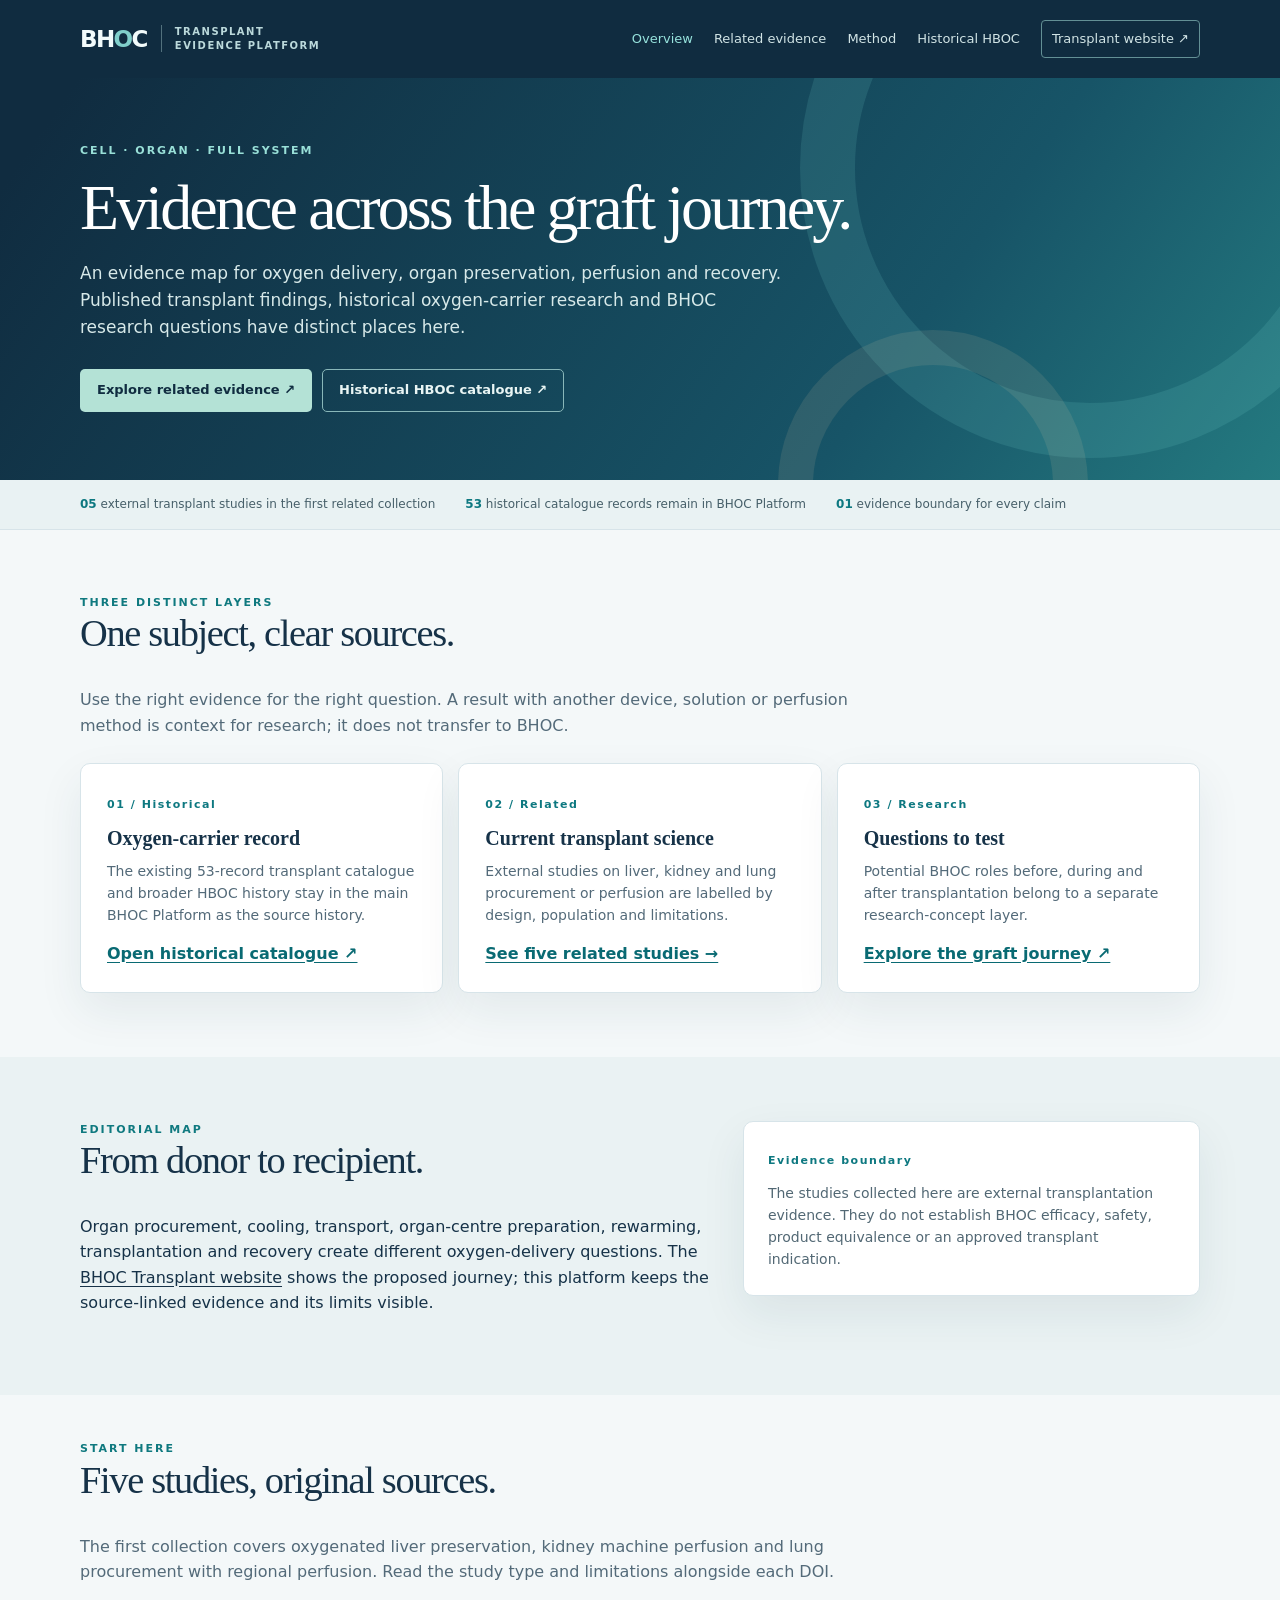
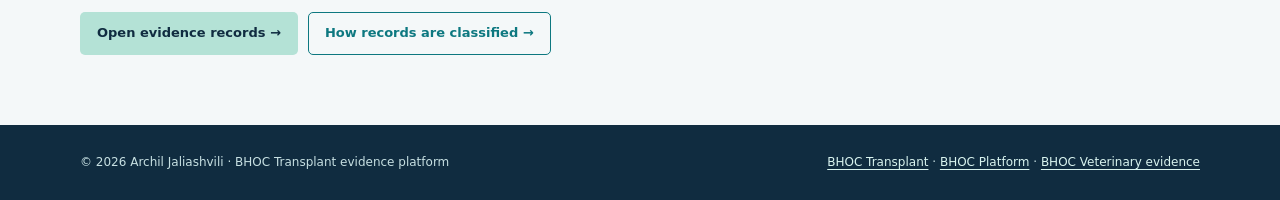
==== index.html @ d85bb1bb "Establish transplant evidence platform with source-linked related studies" ====
<!doctype html>
<html lang="en">
<head>
  <meta charset="utf-8">
  <meta name="viewport" content="width=device-width,initial-scale=1">
  <title>BHOC Transplant Platform | Evidence and Research Context</title>
  <meta name="description" content="Source-linked transplant research context across organ preservation, perfusion and recovery, with clear separation from historical HBOC evidence and BHOC research concepts.">
  <meta name="robots" content="index,follow">
  <link rel="canonical" href="https://archiljali.github.io/BHOC-Transplant-platform/">
  <link rel="stylesheet" href="assets/site.css">
</head>
<body>
<a class="skip" href="#main">Skip to content</a>
<header class="top"><nav class="wrap nav" aria-label="Main navigation">
  <a class="brand" href="./"><span class="mark">BH<span>O</span>C</span><span class="brand-sub">Transplant<br>Evidence Platform</span></a>
  <div class="links"><a href="./" aria-current="page">Overview</a><a href="evidence.html">Related evidence</a><a href="methodology.html">Method</a><a href="https://archiljali.github.io/BHOC-platform/transplant/Transplant-index.html">Historical HBOC</a><a class="web" href="https://bhoctransplant.com/">Transplant website ↗</a></div>
</nav></header>
<main id="main">
  <section class="hero"><div class="wrap">
    <div class="eyebrow">Cell · Organ · Full system</div>
    <h1>Evidence across the graft journey.</h1>
    <p class="lead">An evidence map for oxygen delivery, organ preservation, perfusion and recovery. Published transplant findings, historical oxygen-carrier research and BHOC research questions have distinct places here.</p>
    <div class="actions"><a class="button" href="evidence.html">Explore related evidence ↗</a><a class="button ghost" href="https://archiljali.github.io/BHOC-platform/transplant/Transplant-index.html">Historical HBOC catalogue ↗</a></div>
  </div></section>
  <div class="band"><div class="wrap"><span><b>05</b> external transplant studies in the first related collection</span><span><b>53</b> historical catalogue records remain in BHOC Platform</span><span><b>01</b> evidence boundary for every claim</span></div></div>
  <section class="section"><div class="wrap">
    <div class="section-head"><div class="eyebrow">Three distinct layers</div><h2>One subject, clear sources.</h2><p>Use the right evidence for the right question. A result with another device, solution or perfusion method is context for research; it does not transfer to BHOC.</p></div>
    <div class="grid">
      <article class="card"><span class="number">01 / Historical</span><h3>Oxygen-carrier record</h3><p>The existing 53-record transplant catalogue and broader HBOC history stay in the main BHOC Platform as the source history.</p><a href="https://archiljali.github.io/BHOC-platform/transplant/Transplant-index.html">Open historical catalogue ↗</a></article>
      <article class="card"><span class="number">02 / Related</span><h3>Current transplant science</h3><p>External studies on liver, kidney and lung procurement or perfusion are labelled by design, population and limitations.</p><a href="evidence.html">See five related studies →</a></article>
      <article class="card"><span class="number">03 / Research</span><h3>Questions to test</h3><p>Potential BHOC roles before, during and after transplantation belong to a separate research-concept layer.</p><a href="https://bhoctransplant.com/journey.html">Explore the graft journey ↗</a></article>
    </div>
  </div></section>
  <section class="section alt"><div class="wrap split">
    <div><div class="eyebrow">Editorial map</div><h2>From donor to recipient.</h2><p>Organ procurement, cooling, transport, organ-centre preparation, rewarming, transplantation and recovery create different oxygen-delivery questions. The <a href="https://bhoctransplant.com/">BHOC Transplant website</a> shows the proposed journey; this platform keeps the source-linked evidence and its limits visible.</p></div>
    <div class="note" style="padding:24px"><span class="number">Evidence boundary</span><p style="margin:11px 0 0;color:#526874;font-size:14px">The studies collected here are external transplantation evidence. They do not establish BHOC efficacy, safety, product equivalence or an approved transplant indication.</p></div>
  </div></section>
  <section class="section tight"><div class="wrap"><div class="section-head"><div class="eyebrow">Start here</div><h2>Five studies, original sources.</h2><p>The first collection covers oxygenated liver preservation, kidney machine perfusion and lung procurement with regional perfusion. Read the study type and limitations alongside each DOI.</p><div class="actions"><a class="button" href="evidence.html">Open evidence records →</a><a class="button ghost" style="border-color:#0d7880;color:#0d7880" href="methodology.html">How records are classified →</a></div></div></div></section>
</main>
<footer class="footer"><div class="wrap"><span>© 2026 Archil Jaliashvili · BHOC Transplant evidence platform</span><span><a href="https://bhoctransplant.com/">BHOC Transplant</a> · <a href="https://archiljali.github.io/BHOC-platform/">BHOC Platform</a> · <a href="https://archiljali.github.io/BHOC-VET-platform/">BHOC Veterinary evidence</a></span></div></footer>
</body>
</html>
---- assets/site.css ----
:root{color-scheme:light;--ink:#163248;--muted:#536a79;--line:#d7e4e9;--bg:#f4f8f9;--paper:#fff;--deep:#102c40;--teal:#0d7880;--aqua:#80cfcb;--gold:#d79a5a;--shadow:0 18px 45px rgba(21,60,75,.08)}
*{box-sizing:border-box}
html{scroll-behavior:smooth}
body{margin:0;background:var(--bg);color:var(--ink);font:16px/1.58 system-ui,-apple-system,BlinkMacSystemFont,"Segoe UI",sans-serif}
a{color:inherit;text-underline-offset:3px}
a:hover{color:var(--teal)}
.skip{position:absolute;top:-70px;left:20px;background:#fff;padding:9px;z-index:10}.skip:focus{top:10px}
.wrap{width:min(1120px,calc(100% - 44px));margin:auto}
.top{background:var(--deep);color:#f2fbfb}
.nav{min-height:78px;display:flex;align-items:center;justify-content:space-between;gap:26px}
.brand{text-decoration:none;display:flex;align-items:center;gap:14px;white-space:nowrap}
.mark{font-size:23px;font-weight:800;letter-spacing:-.07em}.mark span{color:var(--aqua)}
.brand-sub{border-left:1px solid #52717d;padding-left:13px;font-size:10px;line-height:1.35;text-transform:uppercase;letter-spacing:.15em;color:#bbd9db;font-weight:700}
.links{display:flex;flex-wrap:wrap;align-items:center;justify-content:flex-end;gap:21px;font-size:13px}
.links a{text-decoration:none;color:#d1e4e5}.links a:hover,.links a[aria-current="page"]{color:#96e2dc}
.links .web{border:1px solid #639095;border-radius:4px;padding:8px 10px}
.hero{position:relative;overflow:hidden;background:linear-gradient(125deg,#102c40 5%,#175467 70%,#247a80);color:#fff}
.hero:before{content:"";position:absolute;width:470px;height:470px;right:-100px;top:-200px;border-radius:50%;border:55px solid rgba(134,226,217,.12)}
.hero:after{content:"";position:absolute;width:240px;height:240px;right:15%;bottom:-160px;border-radius:50%;border:35px solid rgba(252,216,164,.1)}
.hero .wrap{position:relative;padding:64px 0 68px}
.eyebrow{text-transform:uppercase;letter-spacing:.18em;font-weight:800;font-size:11px;color:#0f797f}
.hero .eyebrow{color:#99e0d8}
h1,h2,h3,p{margin-top:0}
h1{max-width:820px;margin:14px 0 18px;font:400 clamp(40px,5vw,68px)/1.08 Georgia,serif;letter-spacing:-.045em}
h2{font:400 clamp(28px,3vw,39px)/1.15 Georgia,serif;letter-spacing:-.035em}
h3{font:600 20px/1.2 Georgia,serif}
.lead{max-width:710px;color:#d7e9e9;font-size:17px}
.actions{display:flex;gap:10px;flex-wrap:wrap;margin-top:28px}
.button{display:inline-flex;align-items:center;justify-content:center;min-height:43px;padding:9px 16px;border:1px solid transparent;border-radius:5px;background:#b4e2d6;color:#102c40;font-size:13px;font-weight:750;text-decoration:none}
.button:hover{background:#fff;color:#102c40}.button.ghost{background:transparent;color:#e9f5f4;border-color:#89b7b9}.button.ghost:hover{background:#fff;color:#102c40}
.band{border-bottom:1px solid var(--line);background:#e9f2f3}
.band .wrap{display:flex;flex-wrap:wrap;gap:20px 30px;padding:15px 0;font-size:12px;color:#465f69}
.band b{color:var(--teal)}
.section{padding:64px 0}
.section.tight{padding:45px 0}
.section.alt{background:#eaf2f3}
.section-head{max-width:780px;margin-bottom:25px}
.section-head p{color:var(--muted)}
.grid{display:grid;grid-template-columns:repeat(3,minmax(0,1fr));gap:15px}
.card,.record,.note{border:1px solid var(--line);border-radius:10px;background:var(--paper);box-shadow:var(--shadow)}
.card{padding:26px;min-height:228px}
.card h3{margin:11px 0 10px}
.card p,.record p{color:var(--muted);font-size:14px}
.card a,.record a{font-weight:700;color:#096a73}
.number{color:var(--teal);font:800 11px/1 system-ui,sans-serif;letter-spacing:.14em}
.notice{border-left:4px solid var(--gold);padding:18px 21px;background:#fffaf4;color:#4c5f65;font-size:14px}
.split{display:grid;grid-template-columns:1.4fr 1fr;gap:23px;align-items:start}
.list{padding-left:19px;margin:0}.list li{margin:8px 0}
.subhero{padding:49px 0 37px;background:#dceced}
.subhero h1{font-size:clamp(35px,4.3vw,54px);margin-bottom:12px}
.subhero p{max-width:780px;color:#46626b}
.records{display:grid;gap:16px;margin-top:26px}
.record{padding:25px}
.record-top{display:flex;gap:12px;justify-content:space-between;align-items:flex-start}
.record h2{font:600 22px/1.26 Georgia,serif;margin:12px 0 10px;letter-spacing:-.018em}
.record dl{display:flex;flex-wrap:wrap;gap:8px 20px;margin:0 0 10px;color:#47616e;font-size:12px}
.record dt{font-weight:800;display:inline}.record dd{display:inline;margin:0}
.record .boundary{border-top:1px solid var(--line);padding-top:10px;margin-bottom:0}
.chip{display:inline-block;border-radius:999px;background:#e4f2ef;color:#116e73;padding:5px 10px;font:700 11px/1.1 system-ui,sans-serif}
.chip.context{background:#f8eddd;color:#8b5930}
.small{font-size:12px;color:var(--muted)}
.footer{background:#102c40;color:#c7e0e2;padding:28px 0;font-size:12px}
.footer .wrap{display:flex;flex-wrap:wrap;justify-content:space-between;gap:15px}
.footer a{color:#d9f4ef}
@media(max-width:800px){.nav{align-items:flex-start;flex-direction:column;padding:17px 0}.links{justify-content:flex-start;gap:12px 18px}.grid{grid-template-columns:1fr 1fr}.split{grid-template-columns:1fr}}
@media(max-width:560px){.wrap{width:min(100% - 30px,1120px)}.hero .wrap{padding:46px 0 50px}.grid{grid-template-columns:1fr}.card{min-height:0}.section{padding:42px 0}.record{padding:20px}.links{font-size:12px}}
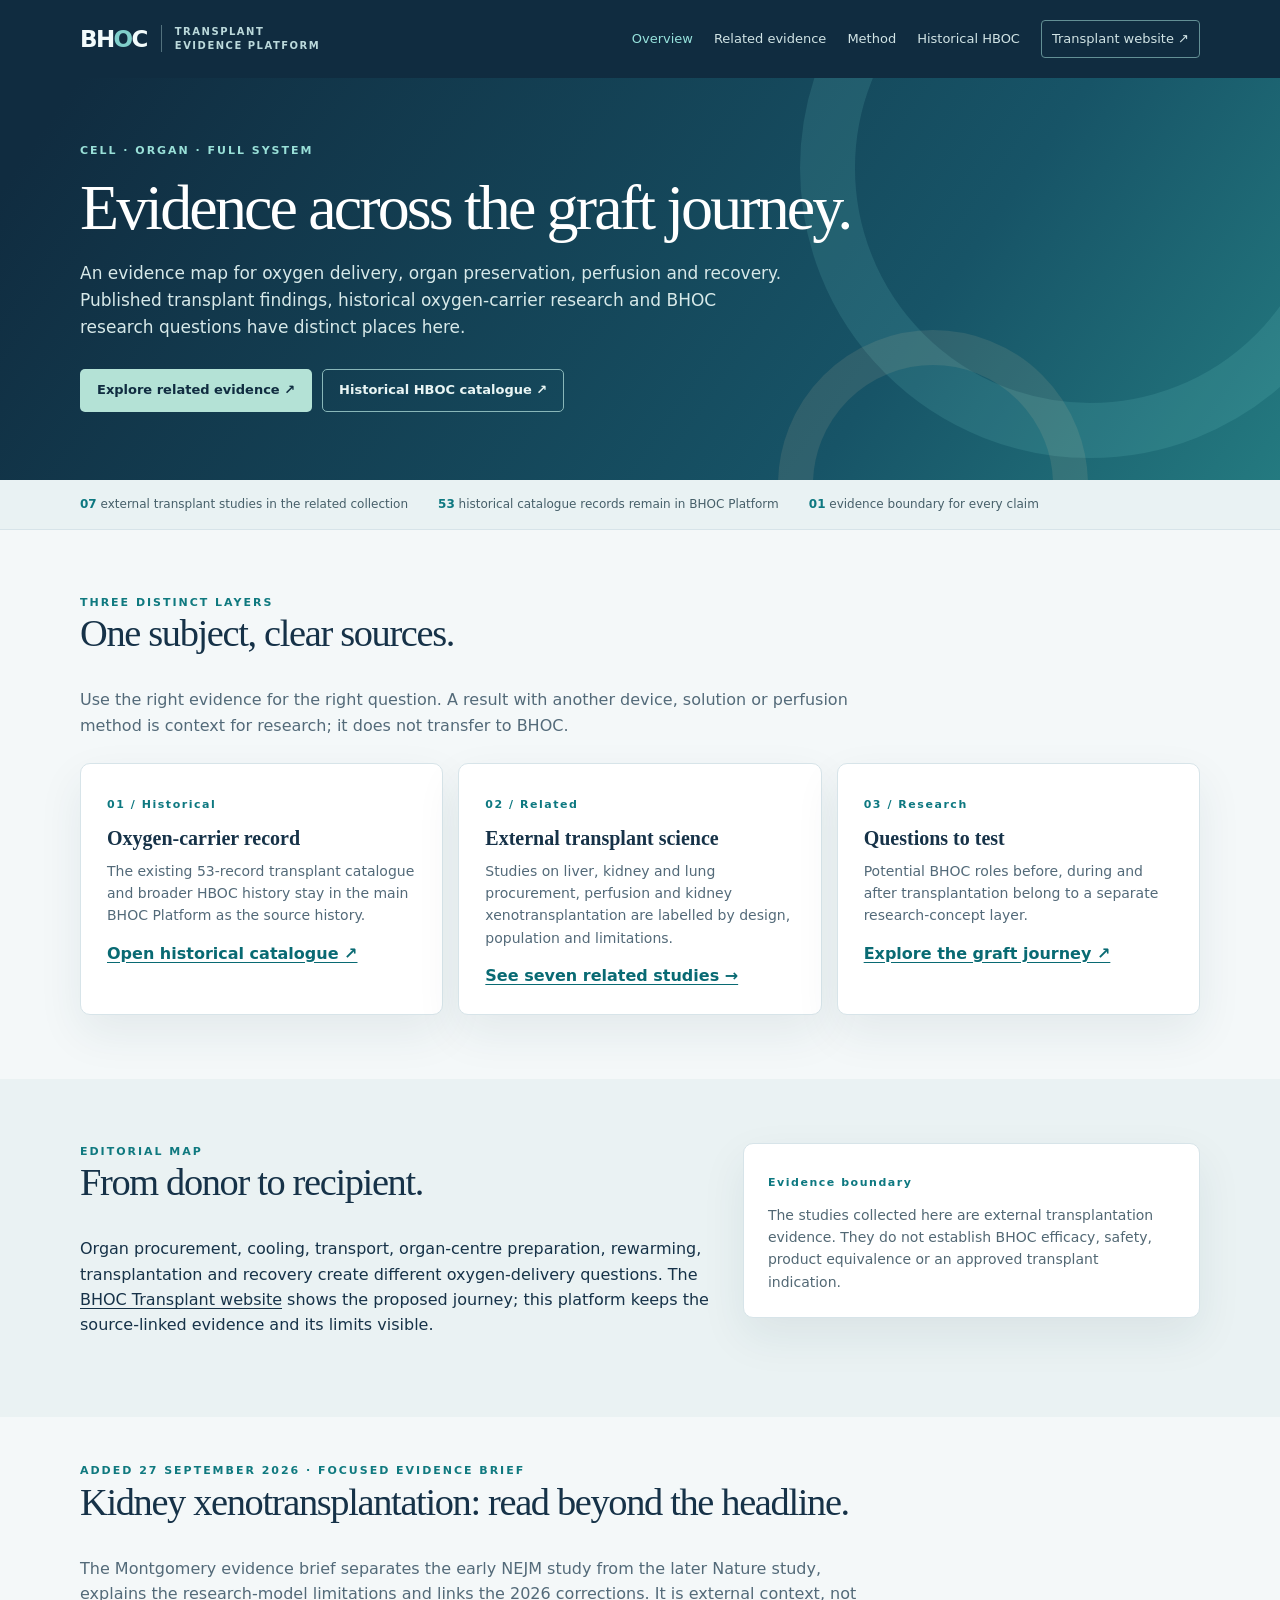
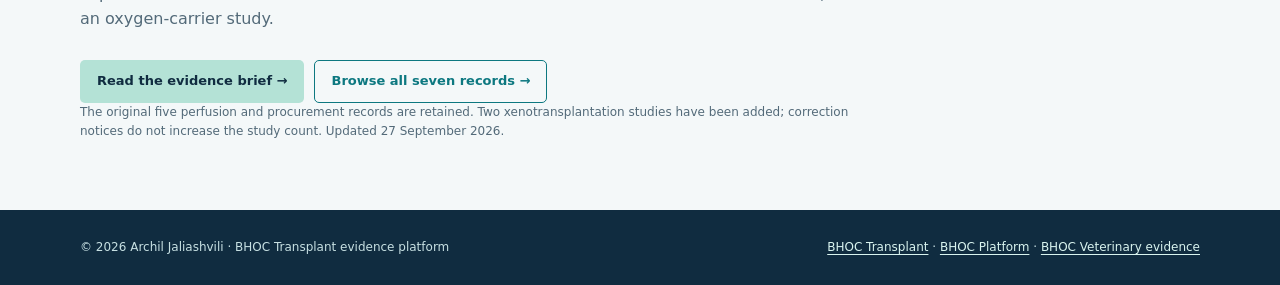
==== commit 57f9d629: "Update external-study count to seven and feature xenotransplantation analysis" ====
--- a/index.html
+++ b/index.html
@@ -4,7 +4,7 @@
   <meta charset="utf-8">
   <meta name="viewport" content="width=device-width,initial-scale=1">
   <title>BHOC Transplant Platform | Evidence and Research Context</title>
-  <meta name="description" content="Source-linked transplant research context across organ preservation, perfusion and recovery, with clear separation from historical HBOC evidence and BHOC research concepts.">
+  <meta name="description" content="Seven source-linked external studies across organ preservation, perfusion and xenotransplantation, kept separate from historical HBOC evidence and BHOC research concepts.">
   <meta name="robots" content="index,follow">
   <link rel="canonical" href="https://archiljali.github.io/BHOC-Transplant-platform/">
   <link rel="stylesheet" href="assets/site.css">
@@ -22,12 +22,12 @@
     <p class="lead">An evidence map for oxygen delivery, organ preservation, perfusion and recovery. Published transplant findings, historical oxygen-carrier research and BHOC research questions have distinct places here.</p>
     <div class="actions"><a class="button" href="evidence.html">Explore related evidence ↗</a><a class="button ghost" href="https://archiljali.github.io/BHOC-platform/transplant/Transplant-index.html">Historical HBOC catalogue ↗</a></div>
   </div></section>
-  <div class="band"><div class="wrap"><span><b>05</b> external transplant studies in the first related collection</span><span><b>53</b> historical catalogue records remain in BHOC Platform</span><span><b>01</b> evidence boundary for every claim</span></div></div>
+  <div class="band"><div class="wrap"><span><b>07</b> external transplant studies in the related collection</span><span><b>53</b> historical catalogue records remain in BHOC Platform</span><span><b>01</b> evidence boundary for every claim</span></div></div>
   <section class="section"><div class="wrap">
     <div class="section-head"><div class="eyebrow">Three distinct layers</div><h2>One subject, clear sources.</h2><p>Use the right evidence for the right question. A result with another device, solution or perfusion method is context for research; it does not transfer to BHOC.</p></div>
     <div class="grid">
       <article class="card"><span class="number">01 / Historical</span><h3>Oxygen-carrier record</h3><p>The existing 53-record transplant catalogue and broader HBOC history stay in the main BHOC Platform as the source history.</p><a href="https://archiljali.github.io/BHOC-platform/transplant/Transplant-index.html">Open historical catalogue ↗</a></article>
-      <article class="card"><span class="number">02 / Related</span><h3>Current transplant science</h3><p>External studies on liver, kidney and lung procurement or perfusion are labelled by design, population and limitations.</p><a href="evidence.html">See five related studies →</a></article>
+      <article class="card"><span class="number">02 / Related</span><h3>External transplant science</h3><p>Studies on liver, kidney and lung procurement, perfusion and kidney xenotransplantation are labelled by design, population and limitations.</p><a href="evidence.html">See seven related studies →</a></article>
       <article class="card"><span class="number">03 / Research</span><h3>Questions to test</h3><p>Potential BHOC roles before, during and after transplantation belong to a separate research-concept layer.</p><a href="https://bhoctransplant.com/journey.html">Explore the graft journey ↗</a></article>
     </div>
   </div></section>
@@ -35,7 +35,7 @@
     <div><div class="eyebrow">Editorial map</div><h2>From donor to recipient.</h2><p>Organ procurement, cooling, transport, organ-centre preparation, rewarming, transplantation and recovery create different oxygen-delivery questions. The <a href="https://bhoctransplant.com/">BHOC Transplant website</a> shows the proposed journey; this platform keeps the source-linked evidence and its limits visible.</p></div>
     <div class="note" style="padding:24px"><span class="number">Evidence boundary</span><p style="margin:11px 0 0;color:#526874;font-size:14px">The studies collected here are external transplantation evidence. They do not establish BHOC efficacy, safety, product equivalence or an approved transplant indication.</p></div>
   </div></section>
-  <section class="section tight"><div class="wrap"><div class="section-head"><div class="eyebrow">Start here</div><h2>Five studies, original sources.</h2><p>The first collection covers oxygenated liver preservation, kidney machine perfusion and lung procurement with regional perfusion. Read the study type and limitations alongside each DOI.</p><div class="actions"><a class="button" href="evidence.html">Open evidence records →</a><a class="button ghost" style="border-color:#0d7880;color:#0d7880" href="methodology.html">How records are classified →</a></div></div></div></section>
+  <section class="section tight"><div class="wrap"><div class="section-head"><div class="eyebrow">Added 27 September 2026 · Focused evidence brief</div><h2>Kidney xenotransplantation: read beyond the headline.</h2><p>The Montgomery evidence brief separates the early NEJM study from the later Nature study, explains the research-model limitations and links the 2026 corrections. It is external context, not an oxygen-carrier study.</p><div class="actions"><a class="button" href="montgomery-kidney-xenotransplantation-evidence.html">Read the evidence brief →</a><a class="button ghost" style="border-color:#0d7880;color:#0d7880" href="evidence.html">Browse all seven records →</a></div><p class="small">The original five perfusion and procurement records are retained. Two xenotransplantation studies have been added; correction notices do not increase the study count. Updated <time datetime="2026-09-27">27 September 2026</time>.</p></div></div></section>
 </main>
 <footer class="footer"><div class="wrap"><span>© 2026 Archil Jaliashvili · BHOC Transplant evidence platform</span><span><a href="https://bhoctransplant.com/">BHOC Transplant</a> · <a href="https://archiljali.github.io/BHOC-platform/">BHOC Platform</a> · <a href="https://archiljali.github.io/BHOC-VET-platform/">BHOC Veterinary evidence</a></span></div></footer>
 </body>
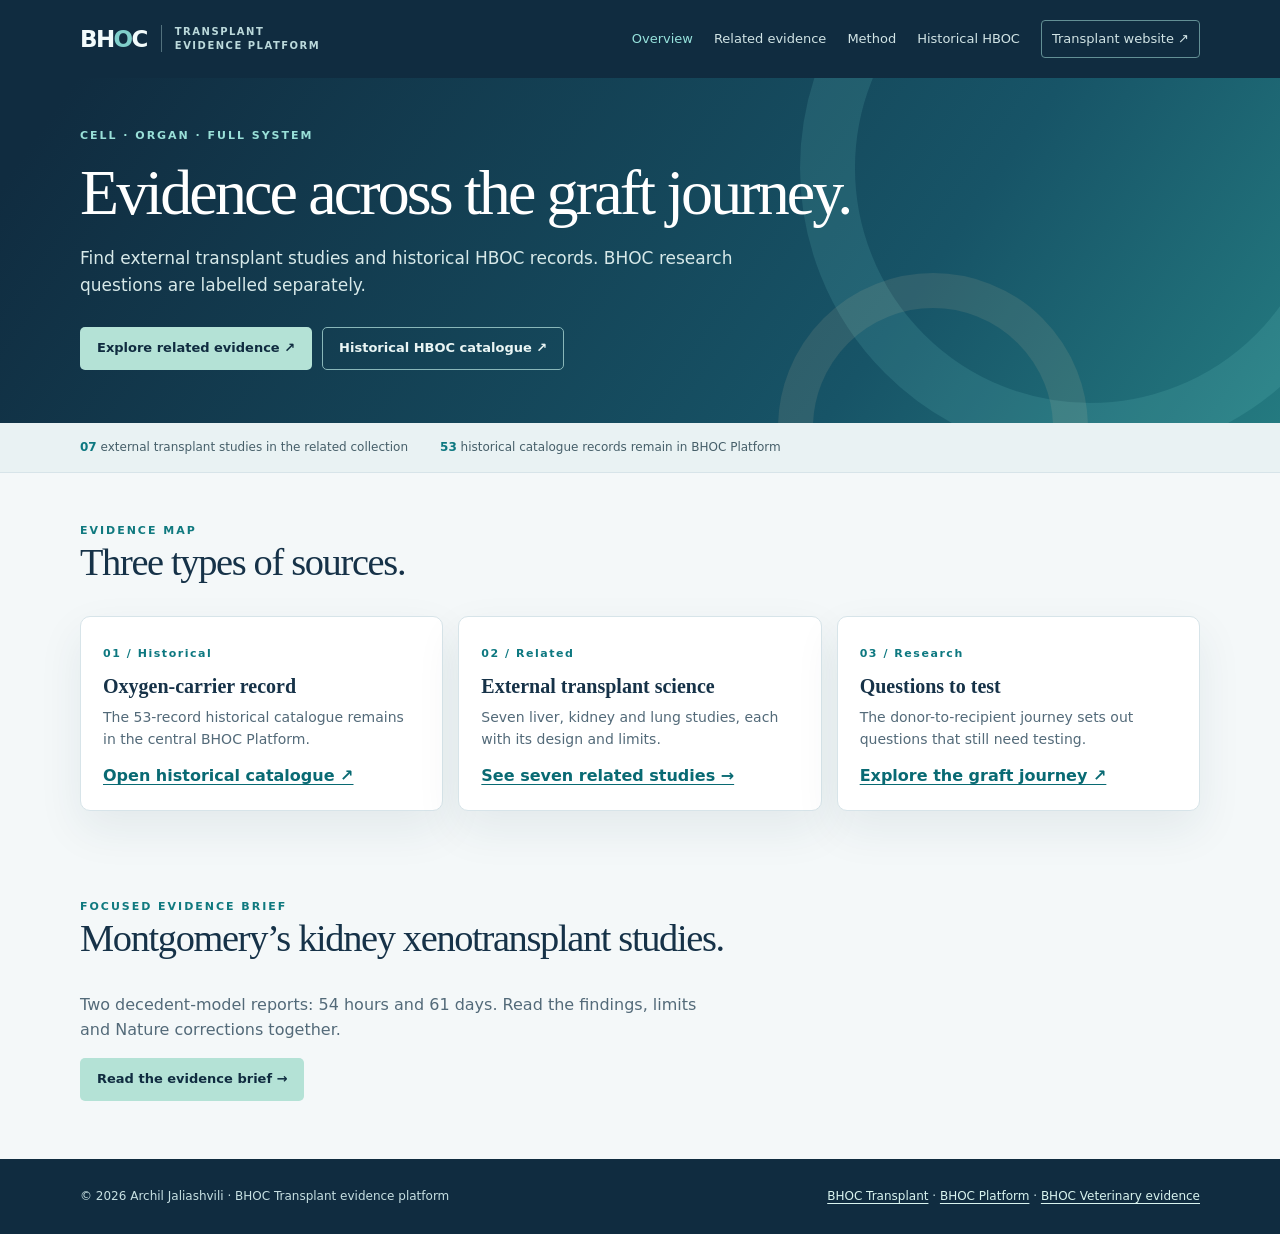
==== commit 8cd2fcfb: "Tighten transplant evidence navigation and improve record readability" ====
--- a/index.html
+++ b/index.html
@@ -7,9 +7,9 @@
   <meta name="description" content="Seven source-linked external studies across organ preservation, perfusion and xenotransplantation, kept separate from historical HBOC evidence and BHOC research concepts.">
   <meta name="robots" content="index,follow">
   <link rel="canonical" href="https://archiljali.github.io/BHOC-Transplant-platform/">
-  <link rel="stylesheet" href="assets/site.css">
+  <link rel="stylesheet" href="assets/site.css?v=readability-1">
 </head>
-<body>
+<body class="platform-home">
 <a class="skip" href="#main">Skip to content</a>
 <header class="top"><nav class="wrap nav" aria-label="Main navigation">
   <a class="brand" href="./"><span class="mark">BH<span>O</span>C</span><span class="brand-sub">Transplant<br>Evidence Platform</span></a>
@@ -19,23 +19,19 @@
   <section class="hero"><div class="wrap">
     <div class="eyebrow">Cell · Organ · Full system</div>
     <h1>Evidence across the graft journey.</h1>
-    <p class="lead">An evidence map for oxygen delivery, organ preservation, perfusion and recovery. Published transplant findings, historical oxygen-carrier research and BHOC research questions have distinct places here.</p>
+    <p class="lead">Find external transplant studies and historical HBOC records. BHOC research questions are labelled separately.</p>
     <div class="actions"><a class="button" href="evidence.html">Explore related evidence ↗</a><a class="button ghost" href="https://archiljali.github.io/BHOC-platform/transplant/Transplant-index.html">Historical HBOC catalogue ↗</a></div>
   </div></section>
-  <div class="band"><div class="wrap"><span><b>07</b> external transplant studies in the related collection</span><span><b>53</b> historical catalogue records remain in BHOC Platform</span><span><b>01</b> evidence boundary for every claim</span></div></div>
+  <div class="band"><div class="wrap"><span><b>07</b> external transplant studies in the related collection</span><span><b>53</b> historical catalogue records remain in BHOC Platform</span></div></div>
   <section class="section"><div class="wrap">
-    <div class="section-head"><div class="eyebrow">Three distinct layers</div><h2>One subject, clear sources.</h2><p>Use the right evidence for the right question. A result with another device, solution or perfusion method is context for research; it does not transfer to BHOC.</p></div>
+    <div class="section-head"><div class="eyebrow">Evidence map</div><h2>Three types of sources.</h2></div>
     <div class="grid">
-      <article class="card"><span class="number">01 / Historical</span><h3>Oxygen-carrier record</h3><p>The existing 53-record transplant catalogue and broader HBOC history stay in the main BHOC Platform as the source history.</p><a href="https://archiljali.github.io/BHOC-platform/transplant/Transplant-index.html">Open historical catalogue ↗</a></article>
-      <article class="card"><span class="number">02 / Related</span><h3>External transplant science</h3><p>Studies on liver, kidney and lung procurement, perfusion and kidney xenotransplantation are labelled by design, population and limitations.</p><a href="evidence.html">See seven related studies →</a></article>
-      <article class="card"><span class="number">03 / Research</span><h3>Questions to test</h3><p>Potential BHOC roles before, during and after transplantation belong to a separate research-concept layer.</p><a href="https://bhoctransplant.com/journey.html">Explore the graft journey ↗</a></article>
+      <article class="card"><span class="number">01 / Historical</span><h3>Oxygen-carrier record</h3><p>The 53-record historical catalogue remains in the central BHOC Platform.</p><a href="https://archiljali.github.io/BHOC-platform/transplant/Transplant-index.html">Open historical catalogue ↗</a></article>
+      <article class="card"><span class="number">02 / Related</span><h3>External transplant science</h3><p>Seven liver, kidney and lung studies, each with its design and limits.</p><a href="evidence.html">See seven related studies →</a></article>
+      <article class="card"><span class="number">03 / Research</span><h3>Questions to test</h3><p>The donor-to-recipient journey sets out questions that still need testing.</p><a href="https://bhoctransplant.com/journey.html">Explore the graft journey ↗</a></article>
     </div>
   </div></section>
-  <section class="section alt"><div class="wrap split">
-    <div><div class="eyebrow">Editorial map</div><h2>From donor to recipient.</h2><p>Organ procurement, cooling, transport, organ-centre preparation, rewarming, transplantation and recovery create different oxygen-delivery questions. The <a href="https://bhoctransplant.com/">BHOC Transplant website</a> shows the proposed journey; this platform keeps the source-linked evidence and its limits visible.</p></div>
-    <div class="note" style="padding:24px"><span class="number">Evidence boundary</span><p style="margin:11px 0 0;color:#526874;font-size:14px">The studies collected here are external transplantation evidence. They do not establish BHOC efficacy, safety, product equivalence or an approved transplant indication.</p></div>
-  </div></section>
-  <section class="section tight"><div class="wrap"><div class="section-head"><div class="eyebrow">Added 27 September 2026 · Focused evidence brief</div><h2>Kidney xenotransplantation: read beyond the headline.</h2><p>The Montgomery evidence brief separates the early NEJM study from the later Nature study, explains the research-model limitations and links the 2026 corrections. It is external context, not an oxygen-carrier study.</p><div class="actions"><a class="button" href="montgomery-kidney-xenotransplantation-evidence.html">Read the evidence brief →</a><a class="button ghost" style="border-color:#0d7880;color:#0d7880" href="evidence.html">Browse all seven records →</a></div><p class="small">The original five perfusion and procurement records are retained. Two xenotransplantation studies have been added; correction notices do not increase the study count. Updated <time datetime="2026-09-27">27 September 2026</time>.</p></div></div></section>
+  <section class="section tight"><div class="wrap"><div class="section-head"><div class="eyebrow">Focused evidence brief</div><h2>Montgomery’s kidney xenotransplant studies.</h2><p>Two decedent-model reports: 54 hours and 61 days. Read the findings, limits and Nature corrections together.</p><a class="button" href="montgomery-kidney-xenotransplantation-evidence.html">Read the evidence brief →</a></div></div></section>
 </main>
 <footer class="footer"><div class="wrap"><span>© 2026 Archil Jaliashvili · BHOC Transplant evidence platform</span><span><a href="https://bhoctransplant.com/">BHOC Transplant</a> · <a href="https://archiljali.github.io/BHOC-platform/">BHOC Platform</a> · <a href="https://archiljali.github.io/BHOC-VET-platform/">BHOC Veterinary evidence</a></span></div></footer>
 </body>
--- a/assets/site.css
+++ b/assets/site.css
@@ -64,3 +64,116 @@
 .footer a{color:#d9f4ef}
 @media(max-width:800px){.nav{align-items:flex-start;flex-direction:column;padding:17px 0}.links{justify-content:flex-start;gap:12px 18px}.grid{grid-template-columns:1fr 1fr}.split{grid-template-columns:1fr}}
 @media(max-width:560px){.wrap{width:min(100% - 30px,1120px)}.hero .wrap{padding:46px 0 50px}.grid{grid-template-columns:1fr}.card{min-height:0}.section{padding:42px 0}.record{padding:20px}.links{font-size:12px}}
+
+/* Focused evidence brief: a readable comparison of the two Montgomery studies. */
+.brief-page { background:#f2f6f7; }
+.brief-page .brief-hero { padding:40px 0 57px; background:linear-gradient(118deg,#e9f3f4 0%,#e7edf5 100%); border-bottom:1px solid #cbdce1; }
+.brief-crumb { display:flex; align-items:center; gap:10px; margin-bottom:27px; color:#435e6a; font-size:13px; }
+.brief-crumb a { color:#1c5965; font-weight:700; }
+.brief-crumb span { color:#899ca5; }
+.brief-hero .eyebrow { color:#176a74; }
+.brief-hero h1 { max-width:970px; margin:11px 0 15px; color:#112e42; font-size:clamp(37px,4.4vw,61px); line-height:1.1; }
+.brief-hero p { max-width:810px; margin:0; color:#385463; font-size:17px; line-height:1.56; }
+.brief-hero .brief-date { margin-top:18px; font-size:13px; font-weight:600; color:#536e79; }
+.brief-page .brief { position:relative; margin-top:-27px; padding-bottom:68px; }
+.brief-highlights { display:grid; grid-template-columns:repeat(2,minmax(0,1fr)); gap:14px; }
+.brief-highlights a { display:flex; flex-direction:column; min-height:139px; padding:20px 24px; border:1px solid #31556a; border-radius:9px; color:#fff; background:#14374b; text-decoration:none; transition:transform .2s ease,background-color .2s ease; }
+.brief-highlights a:last-child { background:#214c5c; }
+.brief-highlights a:hover,.brief-highlights a:focus-visible { color:#fff; background:#265769; transform:translateY(-2px); }
+.brief-highlights a:focus-visible { outline:3px solid #ad7768; outline-offset:3px; }
+.brief-highlights a > span { color:#bfe5e2; font-size:11px; font-weight:800; letter-spacing:.12em; text-transform:uppercase; }
+.brief-highlights strong { margin:5px 0 2px; font:400 38px/1.08 Georgia,serif; letter-spacing:-.04em; }
+.brief-highlights small { font-size:13px; color:#e4f1ef; }
+.brief-boundary { max-width:960px; margin:24px 0 30px; padding:12px 17px; border-left:4px solid #17747d; background:#e3eff0; color:#2b4857; font-size:14px; line-height:1.5; }
+.brief-boundary strong { color:#123a48; margin-right:7px; }
+.brief-study { scroll-margin-top:18px; margin:17px 0; padding:30px 33px 27px; border:1px solid #d3e0e4; border-top:5px solid #197d83; border-radius:10px; background:#fff; box-shadow:0 12px 28px rgba(21,60,75,.055); }
+.brief-study:nth-of-type(2) { border-top-color:#377392; }
+.study-index { display:block; color:#0d6d75; font-size:11px; font-weight:800; letter-spacing:.12em; text-transform:uppercase; }
+.brief-study h2 { margin:6px 0 13px; font-size:clamp(29px,3vw,38px); color:#17384a; }
+.study-paper { display:flex; flex-direction:column; gap:4px; margin:0 0 21px; padding:0 0 19px; border-bottom:1px solid #dce6e9; }
+.study-paper a { align-self:flex-start; color:#075e6a; font-weight:700; text-decoration-thickness:1px; }
+.study-paper span { color:#536d79; font-size:13px; }
+.study-facts { display:grid; grid-template-columns:repeat(2,minmax(0,1fr)); gap:12px; margin:0; }
+.study-facts > div { padding:15px 17px; border:1px solid #e0eaed; border-radius:7px; background:#f4f8f9; }
+.study-facts dt { margin-bottom:7px; color:#165e68; font-size:11px; font-weight:800; letter-spacing:.11em; text-transform:uppercase; }
+.study-facts dd { margin:0; color:#304a59; font-size:15px; line-height:1.55; }
+.study-facts .study-limit { grid-column:1/-1; border-color:#eadac6; background:#fff9f1; }
+.study-limit dt { color:#84532a; }
+.brief-page .brief a { overflow-wrap:anywhere; }
+.brief-panel { scroll-margin-top:18px; margin-top:25px; padding:27px 32px; border:1px solid #d6e2e5; border-radius:9px; background:#fff; }
+.brief-panel h2,.brief-sources h2 { margin:0 0 12px; font-size:clamp(27px,3vw,34px); color:#16384b; }
+.brief-panel p { max-width:900px; margin:0 0 13px; color:#3c5664; line-height:1.56; }
+.brief-panel .small { margin:13px 0 0; font-size:13px; }
+.brief-panel.corrections { border-left:5px solid #d59b63; }
+.brief-panel.perspective { border-left:5px solid #398b8a; background:#f6fbfa; }
+.brief-panel.perspective .eyebrow { margin-bottom:7px; }
+.brief-link-row { display:flex; flex-wrap:wrap; gap:9px 20px; }
+.brief-link-row a { color:#075f69; font-size:14px; font-weight:700; }
+.brief-sources { scroll-margin-top:18px; margin:35px 0 24px; padding:26px 3px 0; border-top:1px solid #cddce1; }
+.brief-sources ol { padding-left:23px; margin:0 0 16px; color:#36525e; }
+.brief-sources li { padding:5px 0; line-height:1.5; }
+.brief-sources p { max-width:880px; color:#516a75; }
+.brief-sources a,.brief-endlinks a { color:#075f69; font-weight:700; }
+.brief-endlinks { display:flex; flex-wrap:wrap; gap:12px 22px; padding-top:19px; border-top:1px solid #d5e2e5; font-size:14px; }
+@media(max-width:700px) {
+  .brief-page .brief-hero { padding:28px 0 43px; }
+  .brief-crumb { margin-bottom:20px; }
+  .brief-hero h1 { font-size:clamp(35px,8vw,45px); }
+  .brief-hero p { font-size:15px; }
+  .brief-page .brief { margin-top:-17px; padding-bottom:44px; }
+  .brief-highlights { gap:9px; }
+  .brief-highlights a { min-height:118px; padding:16px; }
+  .brief-highlights strong { font-size:31px; }
+  .brief-boundary { margin:21px 0 24px; }
+  .brief-study { padding:23px 21px; }
+  .study-facts { grid-template-columns:1fr; }
+  .study-facts .study-limit { grid-column:auto; }
+  .brief-panel { padding:23px 21px; }
+}
+@media(max-width:430px) {
+  .brief-highlights { grid-template-columns:1fr; }
+  .brief-highlights a { min-height:0; }
+  .brief-highlights strong { font-size:34px; }
+}
+
+/* Shorter reading path on the platform overview, catalogue and method. */
+.platform-home .hero .wrap { padding:49px 0 53px; }
+.platform-home .hero h1 { max-width:930px; }
+.platform-home .section { padding:49px 0; }
+.platform-home .section.tight { padding:38px 0; }
+.platform-home .section-head { margin-bottom:20px; }
+.platform-home .section-head p { max-width:620px; }
+.platform-home .card { min-height:0; padding:22px; }
+.platform-home .card h3 { margin:10px 0 8px; }
+.platform-home .card p { margin-bottom:13px; }
+.platform-home .band .wrap { gap:8px 32px; }
+.platform-method .subhero,.platform-evidence .subhero { padding:37px 0 31px; }
+.platform-method .section { padding:42px 0; }
+.platform-method .section.tight { padding:30px 0; }
+.platform-method .card { min-height:0; padding:22px; }
+.platform-method .card h3 { margin:10px 0 9px; }
+.platform-method .card p { margin-bottom:11px; }
+.platform-method .provenance { padding:23px; }
+.platform-method .provenance p { margin:10px 0 0; color:#3a5864; font-size:14px; }
+.platform-evidence .section.tight { padding:35px 0; }
+.platform-evidence .featured-brief { margin:17px 0 21px; font-size:15px; }
+.platform-evidence .featured-brief a { color:#075f69; font-weight:700; }
+.platform-evidence .records { gap:12px; margin-top:16px; }
+.platform-evidence .record { padding:21px 24px; border-left:4px solid #d79a5a; }
+.platform-evidence .record.organ-kidney { border-left-color:#17858b; }
+.platform-evidence .record.organ-lung { border-left-color:#6382a1; }
+.platform-evidence .record h2 { margin:10px 0 9px; font-size:21px; line-height:1.25; }
+.platform-evidence .record p { margin:8px 0; line-height:1.5; }
+.platform-evidence .record .boundary { margin:11px 0 8px; }
+.platform-evidence .record dl { margin:0 0 8px; }
+.platform-evidence .record .record-top { justify-content:flex-start; }
+.platform-evidence .section.alt.tight { padding:31px 0 37px; }
+.platform-evidence .section.alt h2 { margin-bottom:8px; font-size:31px; }
+.platform-evidence .section.alt p { margin-bottom:15px; }
+@media(max-width:560px) {
+  .platform-home .hero .wrap { padding:38px 0 42px; }
+  .platform-home .section,.platform-method .section { padding:34px 0; }
+  .platform-home .section.tight,.platform-method .section.tight,.platform-evidence .section.tight { padding:29px 0; }
+  .platform-evidence .record { padding:19px; }
+  .platform-evidence .record h2 { font-size:19px; }
+}
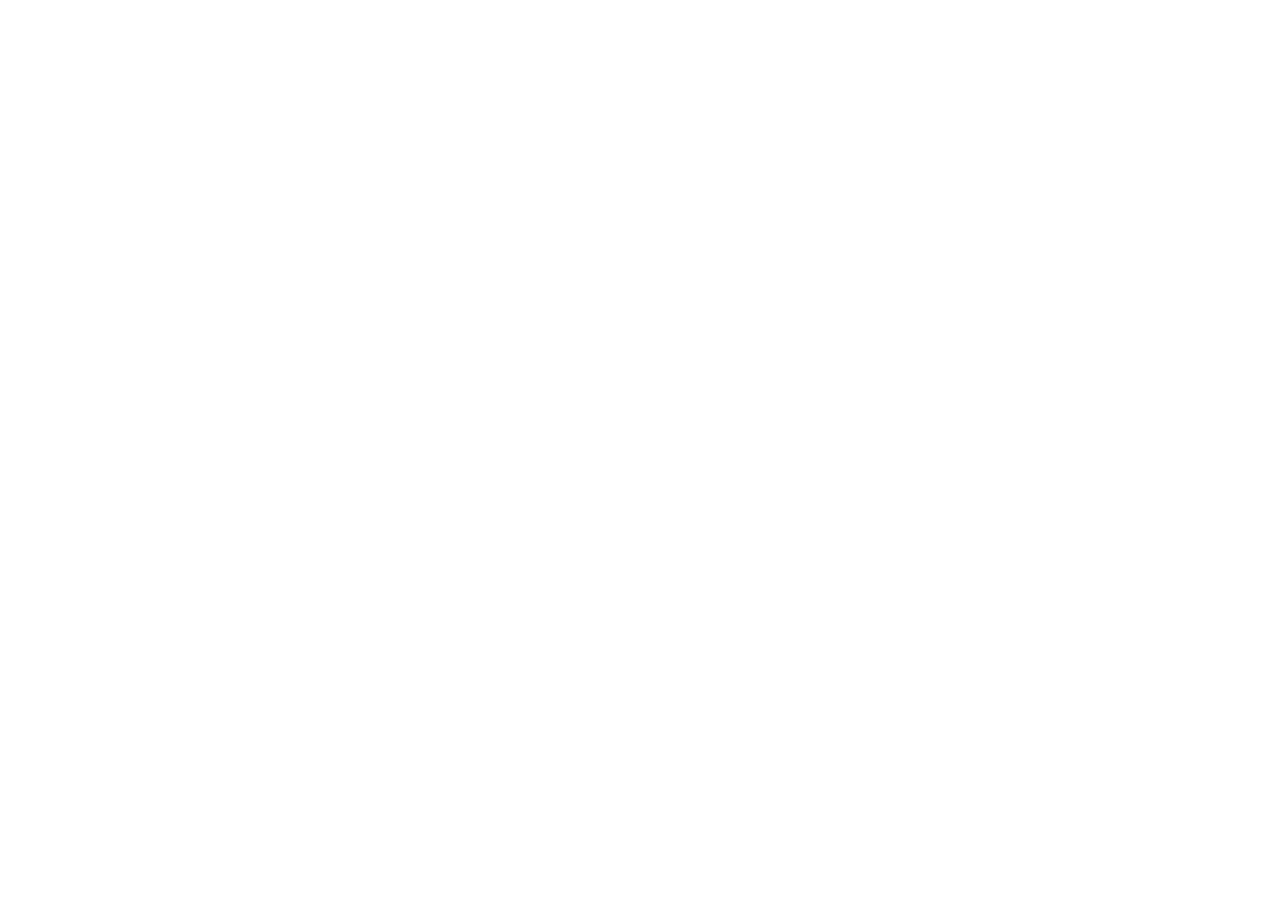
==== commit c77fd789: "Unify BHOC identity and route evidence to owned domain" ====
--- a/index.html
+++ b/index.html
@@ -1,38 +1 @@
-<!doctype html>
-<html lang="en">
-<head>
-  <meta charset="utf-8">
-  <meta name="viewport" content="width=device-width,initial-scale=1">
-  <title>BHOC Transplant Platform | Evidence and Research Context</title>
-  <meta name="description" content="Seven source-linked external studies across organ preservation, perfusion and xenotransplantation, kept separate from historical HBOC evidence and BHOC research concepts.">
-  <meta name="robots" content="index,follow">
-  <link rel="canonical" href="https://archiljali.github.io/BHOC-Transplant-platform/">
-  <link rel="stylesheet" href="assets/site.css?v=readability-1">
-</head>
-<body class="platform-home">
-<a class="skip" href="#main">Skip to content</a>
-<header class="top"><nav class="wrap nav" aria-label="Main navigation">
-  <a class="brand" href="./"><span class="mark">BH<span>O</span>C</span><span class="brand-sub">Transplant<br>Evidence Platform</span></a>
-  <div class="links"><a href="./" aria-current="page">Overview</a><a href="evidence.html">Related evidence</a><a href="methodology.html">Method</a><a href="https://archiljali.github.io/BHOC-platform/transplant/Transplant-index.html">Historical HBOC</a><a class="web" href="https://bhoctransplant.com/">Transplant website ↗</a></div>
-</nav></header>
-<main id="main">
-  <section class="hero"><div class="wrap">
-    <div class="eyebrow">Cell · Organ · Full system</div>
-    <h1>Evidence across the graft journey.</h1>
-    <p class="lead">Find external transplant studies and historical HBOC records. BHOC research questions are labelled separately.</p>
-    <div class="actions"><a class="button" href="evidence.html">Explore related evidence ↗</a><a class="button ghost" href="https://archiljali.github.io/BHOC-platform/transplant/Transplant-index.html">Historical HBOC catalogue ↗</a></div>
-  </div></section>
-  <div class="band"><div class="wrap"><span><b>07</b> external transplant studies in the related collection</span><span><b>53</b> historical catalogue records remain in BHOC Platform</span></div></div>
-  <section class="section"><div class="wrap">
-    <div class="section-head"><div class="eyebrow">Evidence map</div><h2>Three types of sources.</h2></div>
-    <div class="grid">
-      <article class="card"><span class="number">01 / Historical</span><h3>Oxygen-carrier record</h3><p>The 53-record historical catalogue remains in the central BHOC Platform.</p><a href="https://archiljali.github.io/BHOC-platform/transplant/Transplant-index.html">Open historical catalogue ↗</a></article>
-      <article class="card"><span class="number">02 / Related</span><h3>External transplant science</h3><p>Seven liver, kidney and lung studies, each with its design and limits.</p><a href="evidence.html">See seven related studies →</a></article>
-      <article class="card"><span class="number">03 / Research</span><h3>Questions to test</h3><p>The donor-to-recipient journey sets out questions that still need testing.</p><a href="https://bhoctransplant.com/journey.html">Explore the graft journey ↗</a></article>
-    </div>
-  </div></section>
-  <section class="section tight"><div class="wrap"><div class="section-head"><div class="eyebrow">Focused evidence brief</div><h2>Montgomery’s kidney xenotransplant studies.</h2><p>Two decedent-model reports: 54 hours and 61 days. Read the findings, limits and Nature corrections together.</p><a class="button" href="montgomery-kidney-xenotransplantation-evidence.html">Read the evidence brief →</a></div></div></section>
-</main>
-<footer class="footer"><div class="wrap"><span>© 2026 Archil Jaliashvili · BHOC Transplant evidence platform</span><span><a href="https://bhoctransplant.com/">BHOC Transplant</a> · <a href="https://archiljali.github.io/BHOC-platform/">BHOC Platform</a> · <a href="https://archiljali.github.io/BHOC-VET-platform/">BHOC Veterinary evidence</a></span></div></footer>
-</body>
-</html>
+<!doctype html><html lang="en"><head><meta charset="utf-8"><meta name="viewport" content="width=device-width,initial-scale=1"><meta name="robots" content="noindex,follow"><meta name="yandex" content="noindex"><link rel="canonical" href="https://bhoctherapeutics.com/evidence/library/transplant/related/"><meta http-equiv="refresh" content="0;url=https://bhoctherapeutics.com/evidence/library/transplant/related/"><title>Transplant evidence overview | BHOC Therapeutics</title></head><body><main><h1>Transplant evidence overview</h1><p>The current source-linked page is at <a href="https://bhoctherapeutics.com/evidence/library/transplant/related/">the unified BHOC evidence catalogue</a>.</p></main></body></html>
